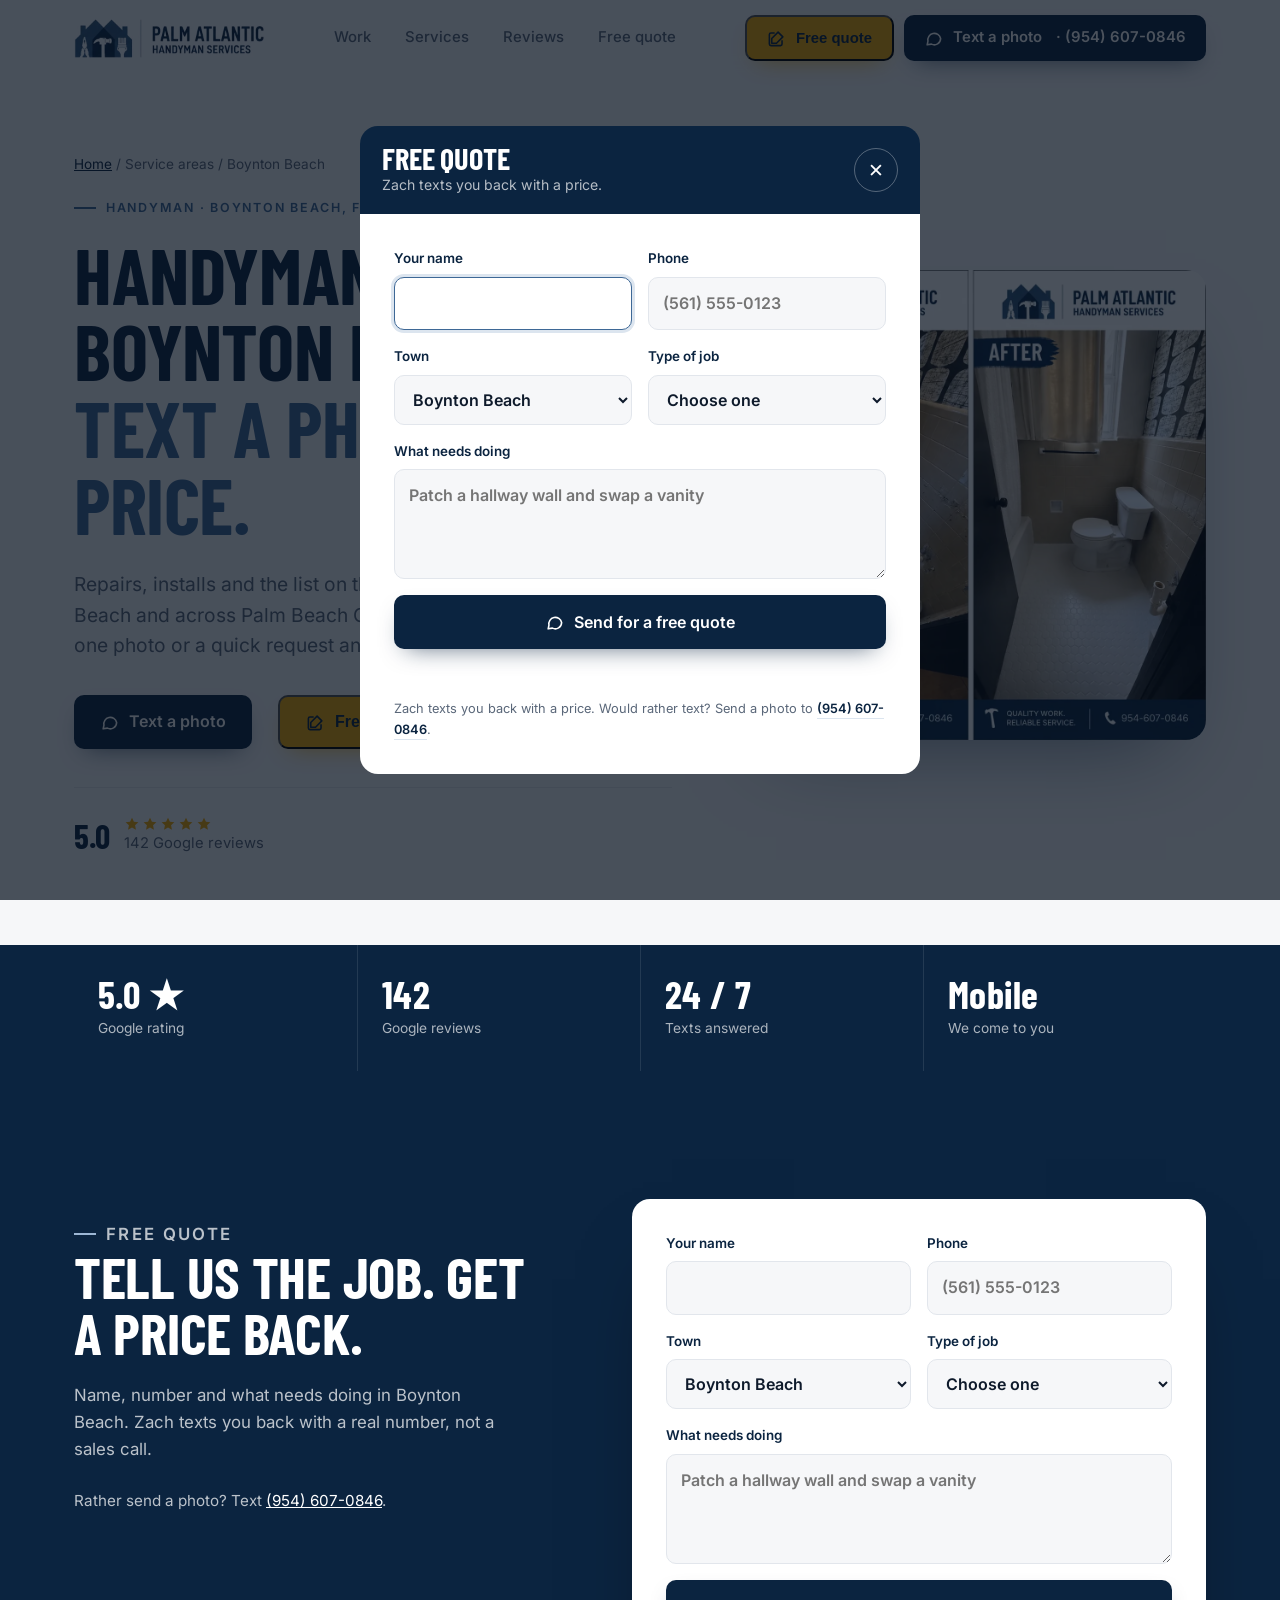
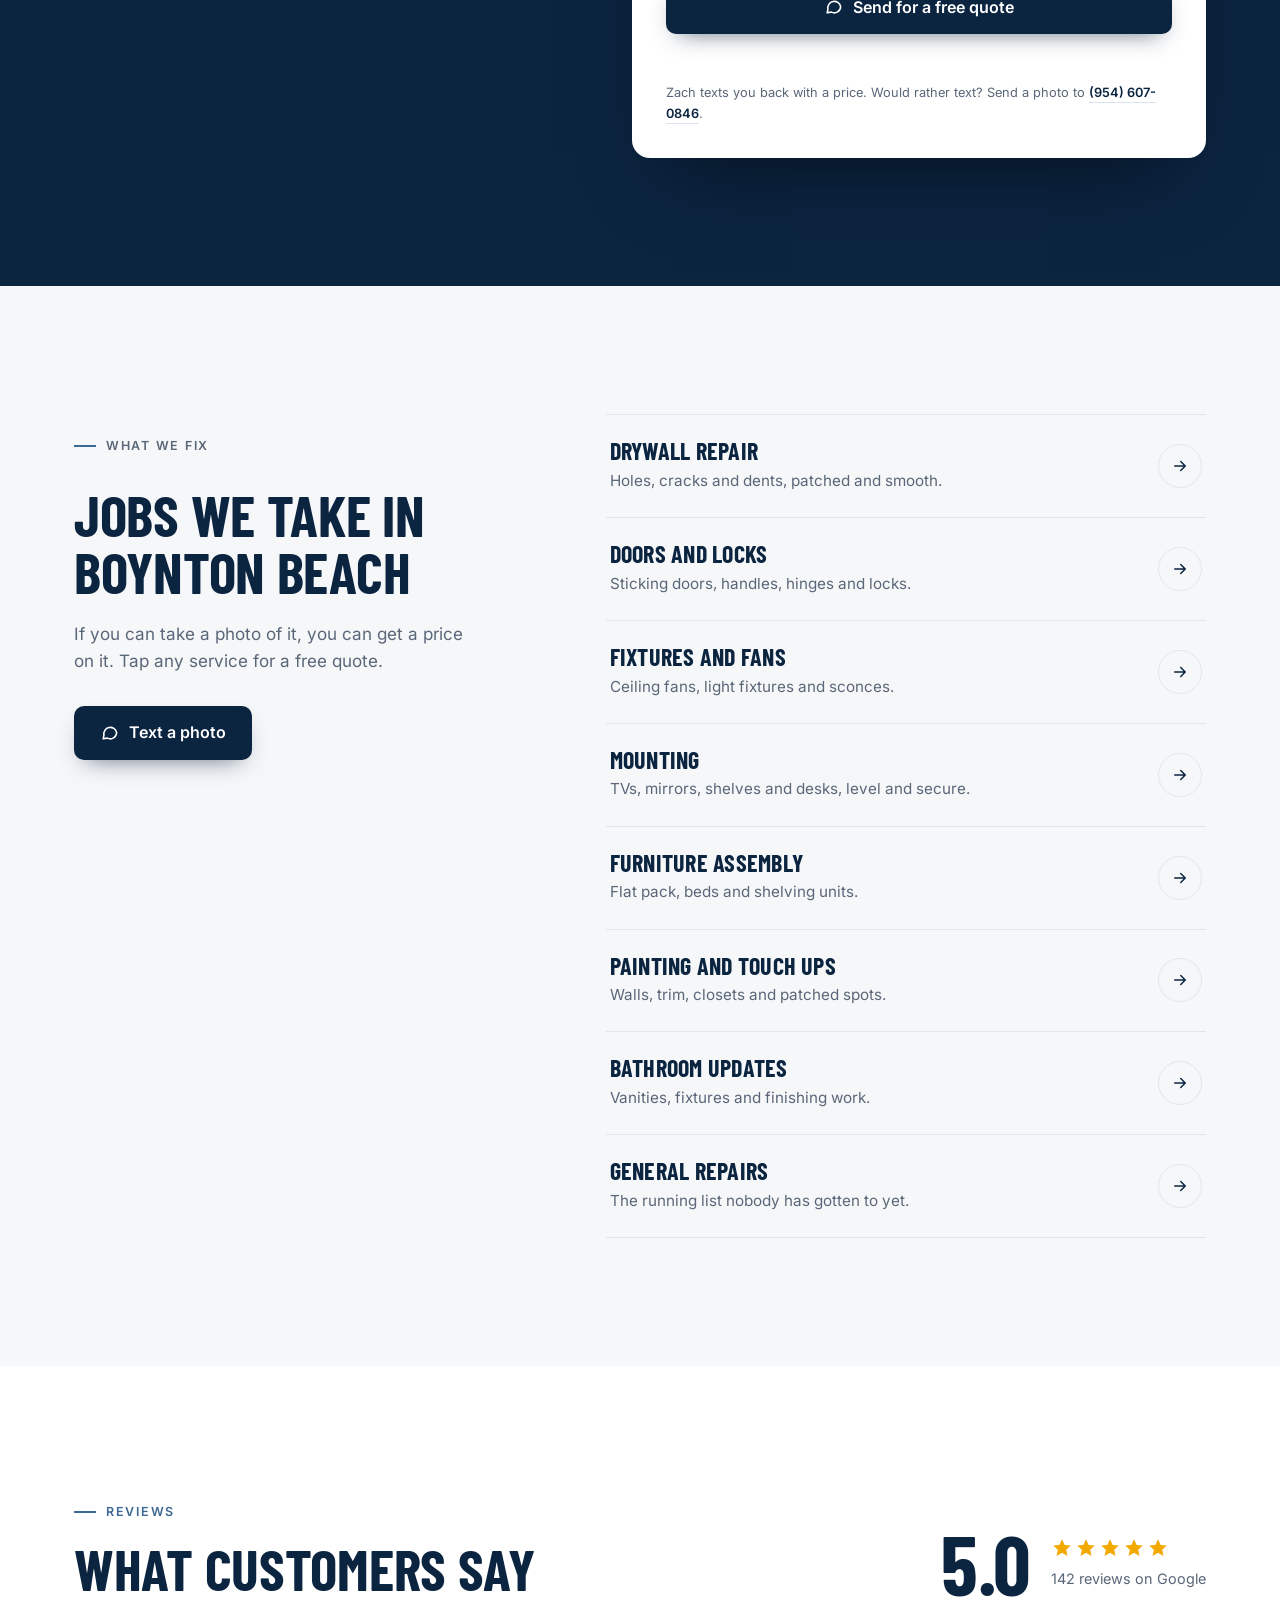
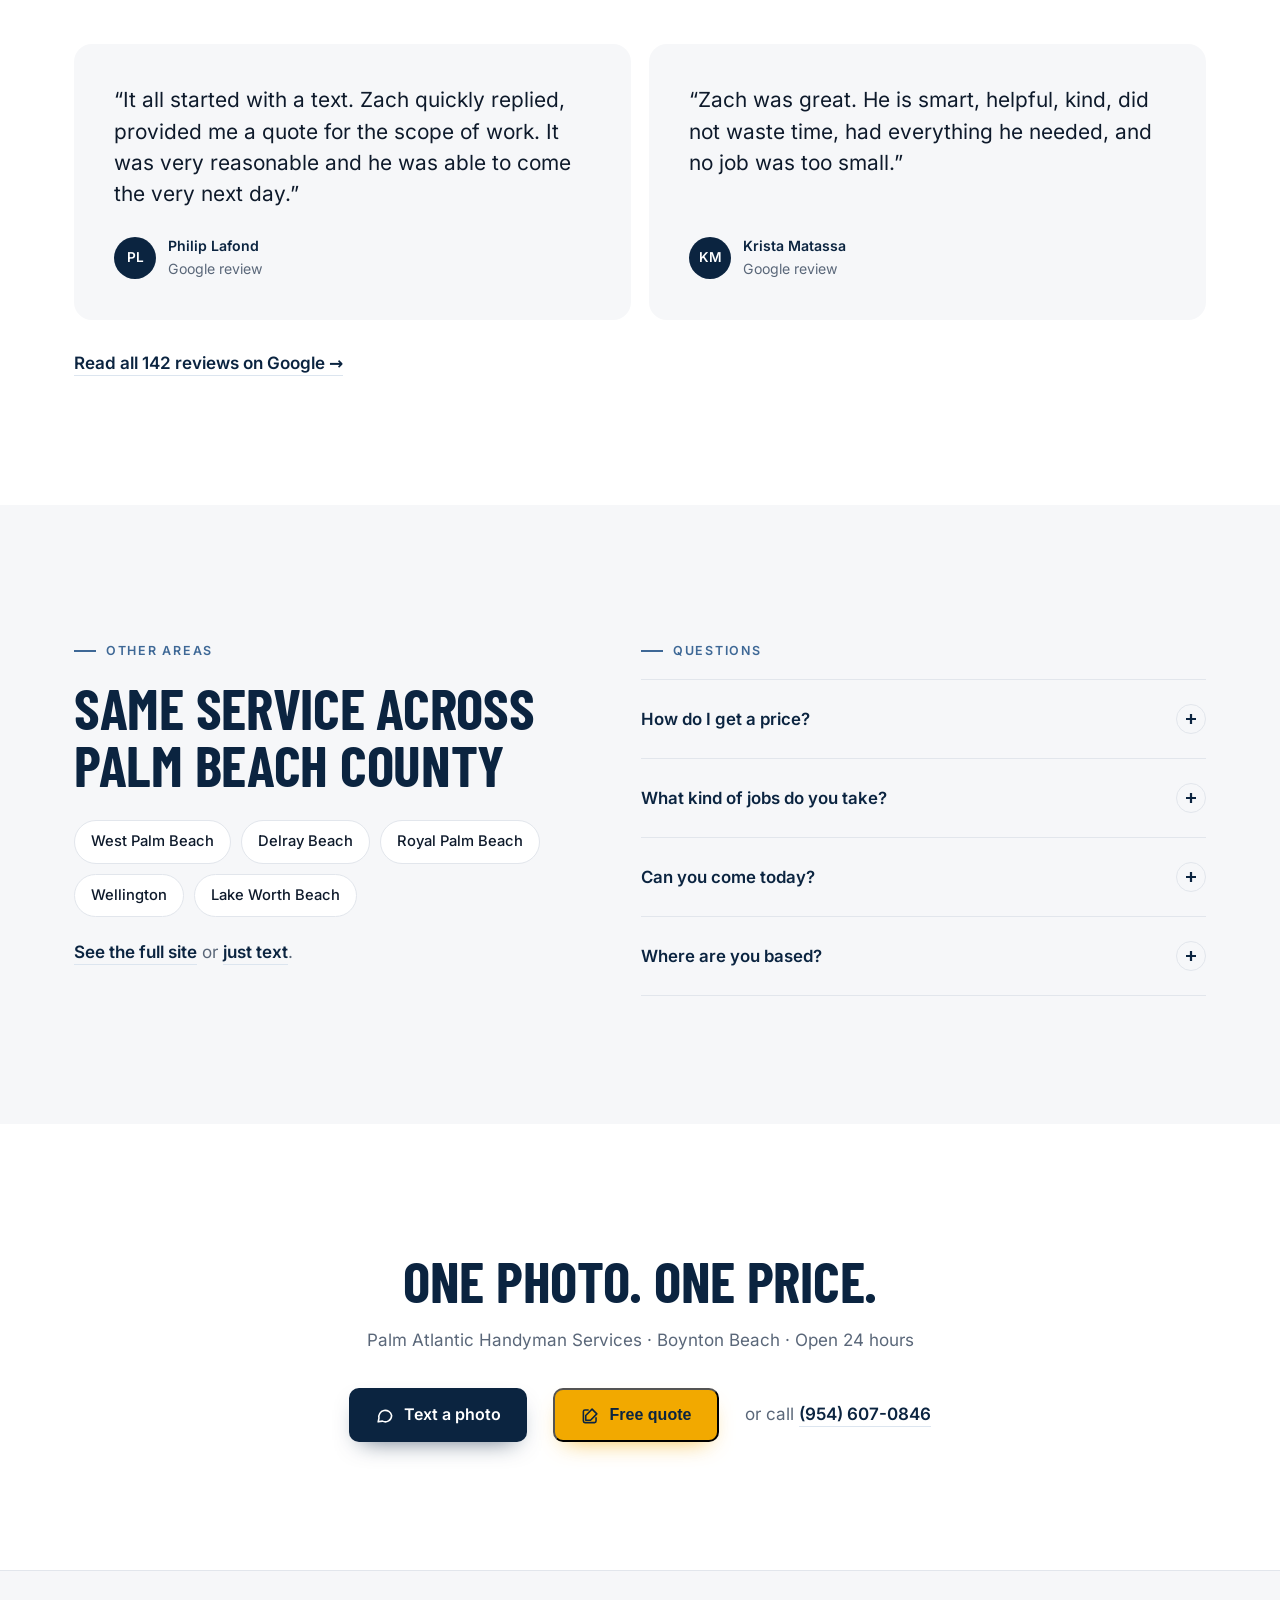
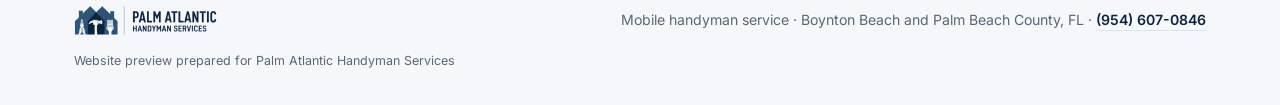
==== areas/boynton-beach/index.html @ 65b7be6b "Palm Atlantic Handyman Services demo (Palm Beach County) Co-Authored-By: Claude Opus 5.5 <noreply@an" ====
<!doctype html>
<html lang="en">
<head>
<meta charset="utf-8">
<meta name="viewport" content="width=device-width, initial-scale=1">
<title>Handyman in Boynton Beach, FL | Palm Atlantic Handyman Services</title>
<meta name="description" content="Handyman work in Boynton Beach. Text a photo to (954) 607-0846 or request a free quote. 5.0 stars from 142 Google reviews across Palm Beach County. Open 24 hours.">
<meta name="robots" content="noindex, nofollow">
<link rel="canonical" href="https://palm-atlantic-handyman-services-demo.github.io/areas/boynton-beach/">
<meta name="theme-color" content="#0B2440">
<link rel="icon" href="../../favicon.svg" type="image/svg+xml">
<link rel="preload" href="../../fonts/barlow-condensed-latin-700-normal.woff2" as="font" type="font/woff2" crossorigin>
<link rel="preload" href="../../fonts/inter-latin-400-normal.woff2" as="font" type="font/woff2" crossorigin>
<link rel="stylesheet" href="../../site.css">
<script type="application/ld+json">{"@context": "https://schema.org", "@type": "HomeAndConstructionBusiness", "name": "Palm Atlantic Handyman Services", "telephone": "+1-954-607-0846", "url": "https://palm-atlantic-handyman-services-demo.github.io/", "areaServed": [{"@type": "AdministrativeArea", "name": "Palm Beach County, Florida"}, {"@type": "City", "name": "West Palm Beach, FL"}, {"@type": "City", "name": "Boynton Beach, FL"}, {"@type": "City", "name": "Delray Beach, FL"}, {"@type": "City", "name": "Royal Palm Beach, FL"}, {"@type": "City", "name": "Wellington, FL"}, {"@type": "City", "name": "Lake Worth Beach, FL"}], "openingHoursSpecification": [{"@type": "OpeningHoursSpecification", "dayOfWeek": ["Monday", "Tuesday", "Wednesday", "Thursday", "Friday", "Saturday", "Sunday"], "opens": "00:00", "closes": "23:59"}], "aggregateRating": {"@type": "AggregateRating", "ratingValue": "5.0", "reviewCount": "142", "bestRating": "5"}}</script>
</head>
<body>
<svg width="0" height="0" style="position:absolute" aria-hidden="true">
  <symbol id="star" viewBox="0 0 24 24"><path d="M12 2.5l2.9 6.1 6.6.8-4.9 4.6 1.3 6.6L12 17.3l-5.9 3.3 1.3-6.6-4.9-4.6 6.6-.8z"/></symbol>
  <symbol id="msg" viewBox="0 0 24 24"><path fill="none" stroke="currentColor" stroke-width="2" stroke-linecap="round" stroke-linejoin="round" d="M21 12a8 8 0 0 1-11.6 7.1L4 20l1-4.6A8 8 0 1 1 21 12z"/></symbol>
  <symbol id="quote" viewBox="0 0 24 24"><path fill="none" stroke="currentColor" stroke-width="2" stroke-linecap="round" stroke-linejoin="round" d="M9 5H5a2 2 0 0 0-2 2v12a2 2 0 0 0 2 2h12a2 2 0 0 0 2-2v-4M14 4l6 6-8 8H6v-6z"/></symbol>
  <symbol id="arrow" viewBox="0 0 24 24"><path stroke-linecap="round" stroke-linejoin="round" d="M5 12h14M13 6l6 6-6 6"/></symbol>
</svg>
<header class="hdr" id="hdr">
  <div class="wrap hdr-in">
    <a class="logo" href="../../" aria-label="Palm Atlantic Handyman Services, home"><img src="../../img/logo.webp" alt="Palm Atlantic Handyman Services" width="192" height="40"></a>
    <nav class="nav" aria-label="Main"><a href="../../#work">Work</a><a href="../../#services">Services</a><a href="../../#reviews">Reviews</a><a href="#quote">Free quote</a></nav>
    <div class="hdr-ctas">
      <button class="btn btn-quote" type="button" data-quote><svg><use href="#quote"/></svg>Free quote</button>
      <a class="btn btn-primary" href="sms:+19546070846"><svg><use href="#msg"/></svg>Text a photo<span class="long">&nbsp;· (954) 607-0846</span></a>
    </div>
  </div>
</header>
<main id="top">
<section class="hero">
  <div class="wrap hero-grid">
    <div>
      <p class="crumb"><a href="../../">Home</a> / Service areas / Boynton Beach</p>
      <p class="kicker">Handyman · Boynton Beach, FL</p>
      <h1>Handyman in Boynton Beach.<br><span>Text a photo, get a price.</span></h1>
      <p class="lede">Repairs, installs and the list on the fridge, handled in Boynton Beach and across Palm Beach County. We come to you. Send one photo or a quick request and get a price back by text.</p>
      <div class="cta-row" id="heroCta">
        <a class="btn btn-primary" href="sms:+19546070846"><svg><use href="#msg"/></svg>Text a photo</a>
        <button class="btn btn-quote" type="button" data-quote><svg><use href="#quote"/></svg>Free quote</button>
        <span class="muted">or call <a class="link" href="tel:+19546070846">(954) 607-0846</a></span>
      </div>
      <div class="rating"><b>5.0</b><div><div class="stars" aria-label="5 out of 5 stars"><svg><use href="#star"/></svg><svg><use href="#star"/></svg><svg><use href="#star"/></svg><svg><use href="#star"/></svg><svg><use href="#star"/></svg></div>142 Google reviews</div></div>
    </div>
    <div class="hero-media rv">
      <div class="frame"><img src="../../img/hero-ba-shower.webp" alt="Before and after of a bathroom renovation by Palm Atlantic Handyman Services" width="1100" height="1100" fetchpriority="high"></div>
      <div class="tag"><i><svg viewBox="0 0 24 24"><circle cx="12" cy="12" r="9"/><path d="M12 7v5l3 2"/></svg></i><div><strong>Open 24 hours</strong>Text any time</div></div>
    </div>
  </div>
</section>
<div class="stats">
  <div class="wrap stats-in">
    <div class="stat"><b>5.0 ★</b><span>Google rating</span></div>
    <div class="stat"><b>142</b><span>Google reviews</span></div>
    <div class="stat"><b>24 / 7</b><span>Texts answered</span></div>
    <div class="stat"><b>Mobile</b><span>We come to you</span></div>
  </div>
</div>
<section class="quote-sec" id="quote">
  <div class="wrap quote-grid">
    <div class="intro rv">
      <p class="kicker">Free quote</p>
      <h2>Tell us the job. Get a price back.</h2>
      <p>Name, number and what needs doing in Boynton Beach. Zach texts you back with a real number, not a sales call.</p>
      <p class="alt">Rather send a photo? Text <a href="sms:+19546070846">(954) 607-0846</a>.</p>
    </div>
    <div class="rv"><form class="q" id="quoteform" data-site="s_c24e69eabbfb9b0d" data-biz="Palm Atlantic Handyman Services" novalidate>
  <div class="row">
    <label>Your name<input name="name" autocomplete="name" required></label>
    <label>Phone<input name="phone" type="tel" inputmode="tel" autocomplete="tel" placeholder="(561) 555-0123" required></label>
  </div>
  <div class="row">
    <label>Town<select name="city"><option value="">Choose your town</option><option>West Palm Beach</option><option selected>Boynton Beach</option><option>Delray Beach</option><option>Royal Palm Beach</option><option>Wellington</option><option>Lake Worth Beach</option><option>Other Palm Beach County</option></select></label>
    <label>Type of job<select name="service"><option value="">Choose one</option><option>Drywall repair</option><option>Doors and locks</option><option>Fixtures and fans</option><option>Mounting</option><option>Furniture assembly</option><option>Painting and touch ups</option><option>Bathroom updates</option><option>General repairs</option><option>Something else</option></select></label>
  </div>
  <label>What needs doing<textarea name="details" placeholder="Patch a hallway wall and swap a vanity"></textarea></label>
  <label class="hp" aria-hidden="true">Website<input name="website" tabindex="-1" autocomplete="off"></label>
  <button class="btn btn-primary" type="submit"><svg><use href="#msg"/></svg>Send for a free quote</button>
  <p class="form-ok" role="status" aria-live="polite"></p>
  <p class="fine">Zach texts you back with a price. Would rather text? Send a photo to <a class="link" href="sms:+19546070846">(954) 607-0846</a>.</p>
</form></div>
  </div>
</section>
<section id="services">
  <div class="wrap svc-grid">
    <div class="svc-side rv">
      <p class="kicker">What we fix</p>
      <h2>Jobs we take in Boynton Beach</h2>
      <p>If you can take a photo of it, you can get a price on it. Tap any service for a free quote.</p>
      <a class="btn btn-primary" href="sms:+19546070846"><svg><use href="#msg"/></svg>Text a photo</a>
    </div>
    <ul class="svc-list rv">
      <li><a href="#quote" data-quote data-service="Drywall repair"><h3>Drywall repair</h3><p>Holes, cracks and dents, patched and smooth.</p><span class="go"><svg><use href="#arrow"/></svg></span></a></li><li><a href="#quote" data-quote data-service="Doors and locks"><h3>Doors and locks</h3><p>Sticking doors, handles, hinges and locks.</p><span class="go"><svg><use href="#arrow"/></svg></span></a></li><li><a href="#quote" data-quote data-service="Fixtures and fans"><h3>Fixtures and fans</h3><p>Ceiling fans, light fixtures and sconces.</p><span class="go"><svg><use href="#arrow"/></svg></span></a></li><li><a href="#quote" data-quote data-service="Mounting"><h3>Mounting</h3><p>TVs, mirrors, shelves and desks, level and secure.</p><span class="go"><svg><use href="#arrow"/></svg></span></a></li><li><a href="#quote" data-quote data-service="Furniture assembly"><h3>Furniture assembly</h3><p>Flat pack, beds and shelving units.</p><span class="go"><svg><use href="#arrow"/></svg></span></a></li><li><a href="#quote" data-quote data-service="Painting and touch ups"><h3>Painting and touch ups</h3><p>Walls, trim, closets and patched spots.</p><span class="go"><svg><use href="#arrow"/></svg></span></a></li><li><a href="#quote" data-quote data-service="Bathroom updates"><h3>Bathroom updates</h3><p>Vanities, fixtures and finishing work.</p><span class="go"><svg><use href="#arrow"/></svg></span></a></li><li><a href="#quote" data-quote data-service="General repairs"><h3>General repairs</h3><p>The running list nobody has gotten to yet.</p><span class="go"><svg><use href="#arrow"/></svg></span></a></li>
    </ul>
  </div>
</section>
<section class="reviews" id="reviews">
  <div class="wrap">
    <div class="rev-top rv">
      <div><p class="kicker">Reviews</p><h2>What customers say</h2></div>
      <div class="score"><b>5.0</b><div><div class="stars" aria-label="5 out of 5 stars"><svg><use href="#star"/></svg><svg><use href="#star"/></svg><svg><use href="#star"/></svg><svg><use href="#star"/></svg><svg><use href="#star"/></svg></div><small>142 reviews on Google</small></div></div>
    </div>
    <div class="quotes"><blockquote class="quote rv"><p>“It all started with a text. Zach quickly replied, provided me a quote for the scope of work. It was very reasonable and he was able to come the very next day.”</p><footer><span class="av">PL</span><span><strong>Philip Lafond</strong>Google review</span></footer></blockquote><blockquote class="quote rv"><p>“Zach was great. He is smart, helpful, kind, did not waste time, had everything he needed, and no job was too small.”</p><footer><span class="av">KM</span><span><strong>Krista Matassa</strong>Google review</span></footer></blockquote></div>
    <p style="margin-top:30px"><a class="link" href="https://www.google.com/search?q=Palm+Atlantic+Handyman+Services+reviews" target="_blank" rel="noopener">Read all 142 reviews on Google →</a></p>
  </div>
</section>
<section id="faq">
  <div class="wrap af">
    <div class="rv">
      <p class="kicker">Other areas</p>
      <h2>Same service across Palm Beach County</h2>
      <ul class="towns"><li><a href="../../areas/west-palm-beach/">West Palm Beach</a></li><li><a href="../../areas/delray-beach/">Delray Beach</a></li><li><a href="../../areas/royal-palm-beach/">Royal Palm Beach</a></li><li><a href="../../areas/wellington/">Wellington</a></li><li><a href="../../areas/lake-worth-beach/">Lake Worth Beach</a></li></ul>
      <p class="muted"><a class="link" href="../../">See the full site</a> or <a class="link" href="sms:+19546070846">just text</a>.</p>
    </div>
    <div class="rv">
      <p class="kicker">Questions</p>
      <details><summary>How do I get a price?<span class="pm"><svg viewBox="0 0 12 12"><path d="M6 1v10M1 6h10"/></svg></span></summary><p>Text a photo of the job to (954) 607-0846, or use the free quote form. You get a price back by text before any work starts.</p></details><details><summary>What kind of jobs do you take?<span class="pm"><svg viewBox="0 0 12 12"><path d="M6 1v10M1 6h10"/></svg></span></summary><p>Repairs, installs, mounting, assembly and touch ups around the house. If you are unsure, send the photo and ask.</p></details><details><summary>Can you come today?<span class="pm"><svg viewBox="0 0 12 12"><path d="M6 1v10M1 6h10"/></svg></span></summary><p>Text and ask. The number is answered 24 hours, so you will get a straight answer quickly.</p></details><details><summary>Where are you based?<span class="pm"><svg viewBox="0 0 12 12"><path d="M6 1v10M1 6h10"/></svg></span></summary><p>We are a mobile service across Palm Beach County, so we come to you in Boynton Beach.</p></details>
    </div>
  </div>
</section>
<section class="final">
  <div class="wrap rv">
    <h2>One photo. One price.</h2>
    <p>Palm Atlantic Handyman Services · Boynton Beach · Open 24 hours</p>
    <div class="cta-row">
      <a class="btn btn-primary" href="sms:+19546070846"><svg><use href="#msg"/></svg>Text a photo</a>
      <button class="btn btn-quote" type="button" data-quote><svg><use href="#quote"/></svg>Free quote</button>
      <span class="muted">or call <a class="link" href="tel:+19546070846">(954) 607-0846</a></span>
    </div>
  </div>
</section>
</main>
<footer class="site">
  <div class="wrap foot">
    <img src="../../img/logo.webp" alt="Palm Atlantic Handyman Services" width="144" height="30" loading="lazy">
    <span>Mobile handyman service · Boynton Beach and Palm Beach County, FL · <a class="link" href="tel:+19546070846">(954) 607-0846</a></span>
    <span class="preview-note">Website preview prepared for Palm Atlantic Handyman Services</span>
  </div>
</footer>

<div class="mbar" id="mbar">
  <a class="btn btn-ghost" href="tel:+19546070846">Call</a>
  <a class="btn btn-ghost" href="sms:+19546070846">Text</a>
  <button class="btn btn-quote" type="button" data-quote>Free quote</button>
</div>

<dialog class="qm" id="quoteModal" aria-labelledby="qmTitle">
  <div class="qm-head"><div><h2 id="qmTitle">Free quote</h2><p>Zach texts you back with a price.</p></div><button class="qm-x" type="button" aria-label="Close" data-close>✕</button></div>
  <form class="q" id="quoteformModal" data-site="s_c24e69eabbfb9b0d" data-biz="Palm Atlantic Handyman Services" novalidate>
  <div class="row">
    <label>Your name<input name="name" autocomplete="name" required></label>
    <label>Phone<input name="phone" type="tel" inputmode="tel" autocomplete="tel" placeholder="(561) 555-0123" required></label>
  </div>
  <div class="row">
    <label>Town<select name="city"><option value="">Choose your town</option><option>West Palm Beach</option><option selected>Boynton Beach</option><option>Delray Beach</option><option>Royal Palm Beach</option><option>Wellington</option><option>Lake Worth Beach</option><option>Other Palm Beach County</option></select></label>
    <label>Type of job<select name="service"><option value="">Choose one</option><option>Drywall repair</option><option>Doors and locks</option><option>Fixtures and fans</option><option>Mounting</option><option>Furniture assembly</option><option>Painting and touch ups</option><option>Bathroom updates</option><option>General repairs</option><option>Something else</option></select></label>
  </div>
  <label>What needs doing<textarea name="details" placeholder="Patch a hallway wall and swap a vanity"></textarea></label>
  <label class="hp" aria-hidden="true">Website<input name="website" tabindex="-1" autocomplete="off"></label>
  <button class="btn btn-primary" type="submit"><svg><use href="#msg"/></svg>Send for a free quote</button>
  <p class="form-ok" role="status" aria-live="polite"></p>
  <p class="fine">Zach texts you back with a price. Would rather text? Send a photo to <a class="link" href="sms:+19546070846">(954) 607-0846</a>.</p>
</form>
</dialog>
<script src="../../site.js"></script>
</body>
</html>
---- site.css ----
@font-face{font-family:'Barlow Condensed';font-style:normal;font-weight:600;font-display:swap;src:url(fonts/barlow-condensed-latin-600-normal.woff2) format('woff2')}
@font-face{font-family:'Barlow Condensed';font-style:normal;font-weight:700;font-display:swap;src:url(fonts/barlow-condensed-latin-700-normal.woff2) format('woff2')}
@font-face{font-family:'Inter';font-style:normal;font-weight:400;font-display:swap;src:url(fonts/inter-latin-400-normal.woff2) format('woff2')}
@font-face{font-family:'Inter';font-style:normal;font-weight:500;font-display:swap;src:url(fonts/inter-latin-500-normal.woff2) format('woff2')}
@font-face{font-family:'Inter';font-style:normal;font-weight:600;font-display:swap;src:url(fonts/inter-latin-600-normal.woff2) format('woff2')}
:root{
  --navy:#0B2440; --navy-2:#13335A; --steel:#3E6896; --steel-l:#DCE5EF;
  --bg:#F6F7F9; --white:#FFFFFF; --ink:#0E1A2B; --muted:#5A6779; --line:#E2E6EC;
  --gold:#F2A900;
  --max:1180px; --r:14px;
  --display:'Barlow Condensed','Arial Narrow',sans-serif;
  --body:'Inter',system-ui,-apple-system,sans-serif;
}
*{box-sizing:border-box}
html{scroll-behavior:smooth;-webkit-text-size-adjust:100%}
body{margin:0;background:var(--bg);color:var(--ink);font-family:var(--body);font-size:17px;line-height:1.6;overflow-x:hidden}
img{display:block;max-width:100%;height:auto}
a{color:inherit}
h1,h2,h3{font-family:var(--display);font-weight:700;line-height:.98;letter-spacing:-.005em;margin:0;color:var(--navy);text-transform:uppercase}
h1{font-size:clamp(3rem,6.2vw,4.9rem)}
h2{font-size:clamp(2.2rem,4.6vw,3.6rem)}
h3{font-size:1.45rem;letter-spacing:.01em}
p{margin:0}
.wrap{max-width:var(--max);margin:0 auto;padding:0 24px}
.kicker{display:inline-flex;align-items:center;gap:10px;font-size:.78rem;font-weight:600;letter-spacing:.14em;text-transform:uppercase;color:var(--steel);margin-bottom:18px}
.kicker::before{content:"";width:22px;height:2px;background:var(--steel)}
section{padding:clamp(72px,10vw,128px) 0}
:focus-visible{outline:3px solid var(--steel);outline-offset:3px;border-radius:4px}

/* buttons */
.btn{display:inline-flex;align-items:center;justify-content:center;gap:10px;min-height:54px;padding:0 26px;border-radius:10px;font-weight:600;font-size:1rem;text-decoration:none;transition:background .2s,transform .2s,box-shadow .2s;white-space:nowrap}
.btn svg{width:19px;height:19px;flex:none}
.btn-primary{background:var(--navy);color:#fff;box-shadow:0 10px 24px -12px rgba(11,36,64,.7)}
.btn-primary:hover{background:var(--navy-2);transform:translateY(-1px)}
.btn-light{background:#fff;color:var(--navy)}
.btn-light:hover{background:var(--steel-l)}
.link{font-weight:600;color:var(--navy);text-decoration:none;border-bottom:1.5px solid var(--steel-l);padding-bottom:2px;transition:border-color .2s}
.link:hover{border-color:var(--navy)}

/* header */
.hdr{position:sticky;top:0;z-index:50;background:rgba(246,247,249,.88);backdrop-filter:saturate(1.4) blur(14px);-webkit-backdrop-filter:saturate(1.4) blur(14px);border-bottom:1px solid transparent;transition:border-color .2s}
.hdr.scrolled{border-color:var(--line)}
.hdr-in{display:flex;align-items:center;justify-content:space-between;height:76px;gap:24px}
.logo img{height:40px;width:auto}
.nav{display:none;gap:34px;font-size:.93rem;font-weight:500;color:var(--muted)}
.nav a{text-decoration:none;transition:color .2s}
.nav a:hover{color:var(--navy)}
.hdr .btn{min-height:46px;padding:0 20px;font-size:.93rem}
@media(min-width:960px){.nav{display:flex}}
@media(max-width:520px){.logo img{height:32px}.hdr .btn .long{display:none}}

/* hero */
.hero{padding:clamp(40px,6vw,80px) 0 clamp(56px,7vw,96px)}
.hero-grid{display:grid;gap:48px;align-items:center}
@media(min-width:960px){.hero-grid{grid-template-columns:1.12fr .88fr;gap:64px}}
.hero h1 span{color:var(--steel)}
.hero .lede{font-size:clamp(1.05rem,1.6vw,1.2rem);color:var(--muted);max-width:30em;margin:26px 0 34px}
.cta-row{display:flex;flex-wrap:wrap;align-items:center;gap:14px 26px}
.rating{display:flex;align-items:center;gap:14px;margin-top:38px;padding-top:28px;border-top:1px solid var(--line);font-size:.92rem;color:var(--muted)}
.rating b{font-family:var(--display);font-size:2.1rem;line-height:1;color:var(--navy)}
.stars{display:flex;gap:2px;color:var(--gold)}
.stars svg{width:16px;height:16px;fill:currentColor}
.hero-media{position:relative}
.hero-media .frame{border-radius:20px;overflow:hidden;box-shadow:0 40px 80px -40px rgba(11,36,64,.55);background:#fff}
.hero-media img{width:100%;aspect-ratio:1/1;object-fit:cover}
.tag{position:absolute;left:-18px;bottom:28px;background:#fff;border-radius:12px;padding:14px 18px;box-shadow:0 18px 40px -18px rgba(11,36,64,.45);display:flex;align-items:center;gap:12px;font-size:.86rem;color:var(--muted);line-height:1.3}
.tag strong{display:block;color:var(--navy);font-size:.95rem}
.tag i{width:38px;height:38px;border-radius:10px;background:var(--navy);display:grid;place-items:center;flex:none}
.tag i svg{width:18px;height:18px;fill:none;stroke:#fff;stroke-width:2}
@media(max-width:959px){.tag{left:12px;bottom:12px}}

/* stats */
.stats{background:var(--navy);color:#fff;padding:0}
.stats-in{display:grid;grid-template-columns:repeat(2,1fr)}
@media(min-width:860px){.stats-in{grid-template-columns:repeat(4,1fr)}}
.stat{padding:30px 24px;border-left:1px solid rgba(255,255,255,.1)}
.stat:first-child{border-left:0}
@media(max-width:859px){.stat:nth-child(3){border-left:0}.stat:nth-child(-n+2){border-bottom:1px solid rgba(255,255,255,.1)}}
.stat b{display:block;font-family:var(--display);font-size:2.4rem;line-height:1;letter-spacing:.01em}
.stat span{font-size:.86rem;color:rgba(255,255,255,.66)}

/* how */
.how-grid{display:grid;gap:56px;align-items:center}
@media(min-width:960px){.how-grid{grid-template-columns:1fr 1fr;gap:88px}}
.steps{list-style:none;margin:40px 0 0;padding:0;display:grid;gap:30px}
.steps li{display:grid;grid-template-columns:64px 1fr;gap:4px 18px}
.steps .n{font-family:var(--display);font-size:3rem;line-height:.9;color:var(--steel-l);-webkit-text-stroke:1.5px var(--steel);color:transparent}
.steps h3{font-size:1.4rem;margin-bottom:6px}
.steps p{color:var(--muted)}
.phone{width:min(360px,100%);margin:0 auto;background:#0d0d0f;border-radius:46px;padding:12px;box-shadow:0 50px 90px -45px rgba(11,36,64,.75)}
.screen{background:#fff;border-radius:36px;overflow:hidden;padding:0 14px 20px}
.island{width:96px;height:28px;background:#0d0d0f;border-radius:20px;margin:10px auto 6px}
.chat-top{text-align:center;padding:4px 0 12px;border-bottom:1px solid #eee;margin:0 -14px 12px}
.chat-top .av{width:42px;height:42px;border-radius:50%;margin:0 auto 4px;background:var(--navy);color:#fff;display:grid;place-items:center;font-family:var(--display);font-size:1.1rem}
.chat-top small{font-size:.72rem;color:#8a8a8e}
.msg{max-width:78%;padding:9px 13px;border-radius:19px;font-size:.88rem;line-height:1.4;margin:6px 0}
.msg.me{background:#0A84FF;color:#fff;margin-left:auto;border-bottom-right-radius:6px}
.msg.them{background:#E9E9EB;color:#111;border-bottom-left-radius:6px}
.msg.pic{padding:3px;background:none}
.msg.pic img{border-radius:16px;aspect-ratio:4/5;object-fit:cover;width:100%}
.msg.them.pic img{aspect-ratio:1/1}
.time{text-align:center;font-size:.68rem;color:#8a8a8e;margin:12px 0 4px}

/* work */
.work{background:#fff}
.sec-head{display:flex;flex-wrap:wrap;justify-content:space-between;align-items:flex-end;gap:20px;margin-bottom:44px}
.sec-head p{color:var(--muted);max-width:26em}
.grid{display:grid;gap:14px;grid-template-columns:repeat(2,1fr)}
@media(min-width:860px){.grid{grid-template-columns:repeat(3,1fr);gap:18px}.grid .feat{grid-column:span 2;grid-row:span 2}}
.grid .feat{grid-column:span 2}
@media(max-width:859px){.grid .cell:last-child{grid-column:span 2}.grid .cell:last-child img{aspect-ratio:16/10;object-position:50% 75%!important}}
.tile{position:relative;border:0;padding:0;background:var(--bg);border-radius:var(--r);overflow:hidden;cursor:zoom-in;display:block;width:100%}
.tile img{width:100%;height:100%;aspect-ratio:1/1;object-fit:cover;transition:transform .6s cubic-bezier(.2,.7,.2,1)}
.tile:hover img{transform:scale(1.04)}
.tile figcaption{position:absolute;left:0;right:0;bottom:0;padding:34px 16px 14px;background:linear-gradient(transparent,rgba(11,36,64,.82));color:#fff;font-size:.86rem;font-weight:500;text-align:left}
.tile .badge{position:absolute;top:14px;left:14px;background:#fff;color:var(--navy);font-size:.72rem;font-weight:600;letter-spacing:.1em;text-transform:uppercase;padding:6px 10px;border-radius:6px}

/* services */
.svc-grid{display:grid;gap:48px}
@media(min-width:960px){.svc-grid{grid-template-columns:.85fr 1.15fr;gap:88px}.svc-side{position:sticky;top:120px;align-self:start}}
.svc-side p{color:var(--muted);margin:22px 0 30px;max-width:24em}
.svc-list{list-style:none;margin:0;padding:0;border-top:1px solid var(--line)}
.svc-list a{display:grid;grid-template-columns:1fr auto;align-items:center;gap:6px 20px;padding:24px 4px;border-bottom:1px solid var(--line);text-decoration:none;transition:background .2s,padding .2s}
.svc-list a:hover{background:#fff;padding-left:16px;padding-right:16px}
.svc-list h3{font-size:1.5rem}
.svc-list p{grid-column:1;color:var(--muted);font-size:.95rem}
.svc-list .go{grid-row:1/span 2;grid-column:2;width:44px;height:44px;border-radius:50%;border:1px solid var(--line);display:grid;place-items:center;transition:background .2s,border-color .2s}
.svc-list .go svg{width:18px;height:18px;stroke:var(--navy);fill:none;stroke-width:2;transition:transform .2s}
.svc-list a:hover .go{background:var(--navy);border-color:var(--navy)}
.svc-list a:hover .go svg{stroke:#fff;transform:translateX(2px)}

/* reviews */
.reviews{background:#fff}
.rev-top{display:grid;gap:40px;margin-bottom:48px}
@media(min-width:960px){.rev-top{grid-template-columns:1fr auto;align-items:end}}
.score{display:flex;align-items:center;gap:20px}
.score b{font-family:var(--display);font-size:5.2rem;line-height:.8;color:var(--navy)}
.score .stars svg{width:22px;height:22px}
.score small{display:block;color:var(--muted);font-size:.9rem;margin-top:8px}
.quotes{display:grid;gap:18px}
@media(min-width:860px){.quotes{grid-template-columns:1fr 1fr}}
.quote{margin:0;background:var(--bg);border-radius:18px;padding:clamp(28px,3.4vw,40px);display:flex;flex-direction:column;gap:26px}
.quote p{font-size:clamp(1.1rem,1.7vw,1.3rem);line-height:1.5;color:var(--ink);flex:1}
.quote footer{display:flex;align-items:center;gap:12px;font-size:.88rem;color:var(--muted)}
.quote .av{width:42px;height:42px;border-radius:50%;background:var(--navy);color:#fff;display:grid;place-items:center;font-weight:600;font-size:.85rem}
.quote footer strong{display:block;color:var(--navy)}

/* night band */
.night{background:var(--navy);color:#fff;position:relative;overflow:hidden}
.night::after{content:"24/7";position:absolute;right:-2%;bottom:-8%;font-family:var(--display);font-weight:700;font-size:clamp(12rem,30vw,26rem);line-height:1;color:transparent;-webkit-text-stroke:1.5px rgba(255,255,255,.09);pointer-events:none}
.night .wrap{position:relative;z-index:1}
.night h2{color:#fff;max-width:11em}
.night p{color:rgba(255,255,255,.72);max-width:30em;margin:22px 0 34px;font-size:1.08rem}
.night .kicker{color:#9DB7D5}.night .kicker::before{background:#9DB7D5}

/* area + faq */
.af{display:grid;gap:64px}
@media(min-width:960px){.af{grid-template-columns:1fr 1.2fr;gap:96px}}
.towns{display:flex;flex-wrap:wrap;gap:10px;margin:28px 0 22px;padding:0;list-style:none}
.towns li{background:#fff;border:1px solid var(--line);border-radius:999px;padding:9px 16px;font-size:.92rem;font-weight:500}
.muted{color:var(--muted)}
details{border-bottom:1px solid var(--line)}
details:first-of-type{border-top:1px solid var(--line)}
summary{list-style:none;cursor:pointer;display:flex;justify-content:space-between;align-items:center;gap:20px;padding:24px 0;font-weight:600;font-size:1.05rem;color:var(--navy)}
summary::-webkit-details-marker{display:none}
summary .pm{width:30px;height:30px;border-radius:50%;border:1px solid var(--line);display:grid;place-items:center;flex:none;transition:transform .25s,background .2s}
summary .pm svg{width:12px;height:12px;stroke:var(--navy);stroke-width:2.2}
details[open] summary .pm{transform:rotate(45deg);background:var(--steel-l)}
details p{padding:0 40px 24px 0;color:var(--muted)}

/* final + footer */
.final{background:#fff;text-align:center}
.final h2{margin:0 auto 18px;max-width:12em}
.final p{color:var(--muted);margin-bottom:34px}
.final .cta-row{justify-content:center}
footer.site{border-top:1px solid var(--line);padding:34px 0 calc(34px + 84px)}
@media(min-width:768px){footer.site{padding-bottom:34px}}
.foot{display:flex;flex-wrap:wrap;gap:16px 30px;align-items:center;justify-content:space-between;font-size:.88rem;color:var(--muted)}
.foot img{height:30px;width:auto}

/* mobile bar */
.mbar{position:fixed;left:0;right:0;bottom:0;z-index:60;display:grid;grid-template-columns:1.4fr 1fr;gap:10px;padding:10px 14px calc(10px + env(safe-area-inset-bottom));background:rgba(255,255,255,.94);backdrop-filter:blur(12px);-webkit-backdrop-filter:blur(12px);border-top:1px solid var(--line);transform:translateY(110%);transition:transform .3s ease}
.mbar.show{transform:none}
.mbar .btn{min-height:50px;padding:0 12px}
.mbar .btn-ghost{background:var(--bg);color:var(--navy);border:1px solid var(--line)}
@media(min-width:768px){.mbar{display:none}}

/* lightbox */
.lb{position:fixed;inset:0;z-index:100;background:rgba(6,16,30,.94);display:none;align-items:center;justify-content:center;padding:24px}
.lb.on{display:flex}
.lb figure{margin:0;display:flex;flex-direction:column;align-items:center;gap:14px}
.lb img{max-width:min(92vw,1000px);max-height:80vh;border-radius:12px;object-fit:contain}
.lb figcaption{color:rgba(255,255,255,.8);font-size:.9rem}
.lb button{position:absolute;width:52px;height:52px;border-radius:50%;border:1px solid rgba(255,255,255,.25);background:rgba(255,255,255,.08);color:#fff;font-size:1.4rem;cursor:pointer;display:grid;place-items:center}
.lb button:hover{background:rgba(255,255,255,.18)}
.lb .x{top:18px;right:18px}.lb .pv{left:16px;top:50%;transform:translateY(-50%)}.lb .nx{right:16px;top:50%;transform:translateY(-50%)}

/* reveal */
.rv{opacity:0;transform:translateY(22px);transition:opacity .8s cubic-bezier(.2,.7,.2,1),transform .8s cubic-bezier(.2,.7,.2,1)}
.rv.in{opacity:1;transform:none}
@media(prefers-reduced-motion:reduce){.rv{opacity:1;transform:none;transition:none}*{scroll-behavior:auto!important}}

/* quote form (added) */
.btn-quote{background:var(--gold);color:var(--navy);box-shadow:0 10px 24px -12px rgba(242,169,0,.8)}
.btn-quote:hover{background:#FFBC1F;transform:translateY(-1px)}
.hdr-ctas{display:flex;gap:10px;align-items:center}
@media(max-width:520px){.hdr .btn-quote{display:none}}
.quote-sec{background:var(--navy);color:#fff}
.quote-sec h2{color:#fff}
.quote-sec .kicker{color:#9DB7D5}.quote-sec .kicker::before{background:#9DB7D5}
.quote-grid{display:grid;gap:44px;align-items:start}
@media(min-width:960px){.quote-grid{grid-template-columns:.9fr 1.1fr;gap:88px}}
.quote-sec .intro p{color:rgba(255,255,255,.72);margin:22px 0 0;max-width:26em;font-size:1.05rem}
.quote-sec .intro .alt{margin-top:26px;font-size:.95rem}
.quote-sec .intro .alt a{color:#fff}
form.q{background:#fff;color:var(--ink);border-radius:18px;padding:clamp(22px,3vw,34px);display:grid;gap:16px;box-shadow:0 40px 80px -40px rgba(0,0,0,.6)}
form.q .row{display:grid;gap:16px}
@media(min-width:600px){form.q .row{grid-template-columns:1fr 1fr}}
form.q label{display:grid;gap:7px;font-size:.84rem;font-weight:600;color:var(--navy)}
form.q input,form.q select,form.q textarea{font:inherit;font-size:16px;color:var(--ink);background:var(--bg);border:1px solid var(--line);border-radius:10px;padding:13px 14px;min-height:50px;width:100%}
form.q textarea{min-height:110px;resize:vertical}
form.q input:focus,form.q select:focus,form.q textarea:focus{outline:none;border-color:var(--steel);background:#fff;box-shadow:0 0 0 3px var(--steel-l)}
form.q .hp{position:absolute;left:-9999px;width:1px;height:1px;overflow:hidden}
form.q button[type=submit]{border:0;cursor:pointer;width:100%;font-family:inherit}
form.q .form-ok{font-size:.92rem;color:var(--muted);min-height:1.2em}
form.q .form-ok.err{color:#B3261E}
form.q .form-ok.good{color:#1B6B3A;font-weight:600}
form.q .fine{font-size:.8rem;color:var(--muted)}
dialog.qm{border:0;padding:0;background:transparent;width:min(560px,calc(100vw - 24px));max-height:calc(100dvh - 24px);overflow:auto}
dialog.qm::backdrop{background:rgba(6,16,30,.72)}
dialog.qm .qm-head{display:flex;justify-content:space-between;align-items:center;gap:16px;background:var(--navy);color:#fff;border-radius:18px 18px 0 0;padding:18px 22px}
dialog.qm .qm-head h2{color:#fff;font-size:1.9rem}
dialog.qm .qm-head p{color:rgba(255,255,255,.7);font-size:.88rem}
dialog.qm .qm-x{width:44px;height:44px;border-radius:50%;border:1px solid rgba(255,255,255,.3);background:transparent;color:#fff;font-size:1.2rem;cursor:pointer;flex:none}
dialog.qm form.q{border-radius:0 0 18px 18px;box-shadow:none}
.towns a{text-decoration:none;display:block}
.towns li:has(a):hover{border-color:var(--navy)}
.crumb{font-size:.85rem;color:var(--muted);margin-bottom:14px}
.crumb a{color:var(--navy)}
.mbar{grid-template-columns:1fr 1fr 1fr;gap:8px}
.mbar .btn{font-size:.92rem;gap:6px}
.preview-note{font-size:.78rem;color:var(--muted)}
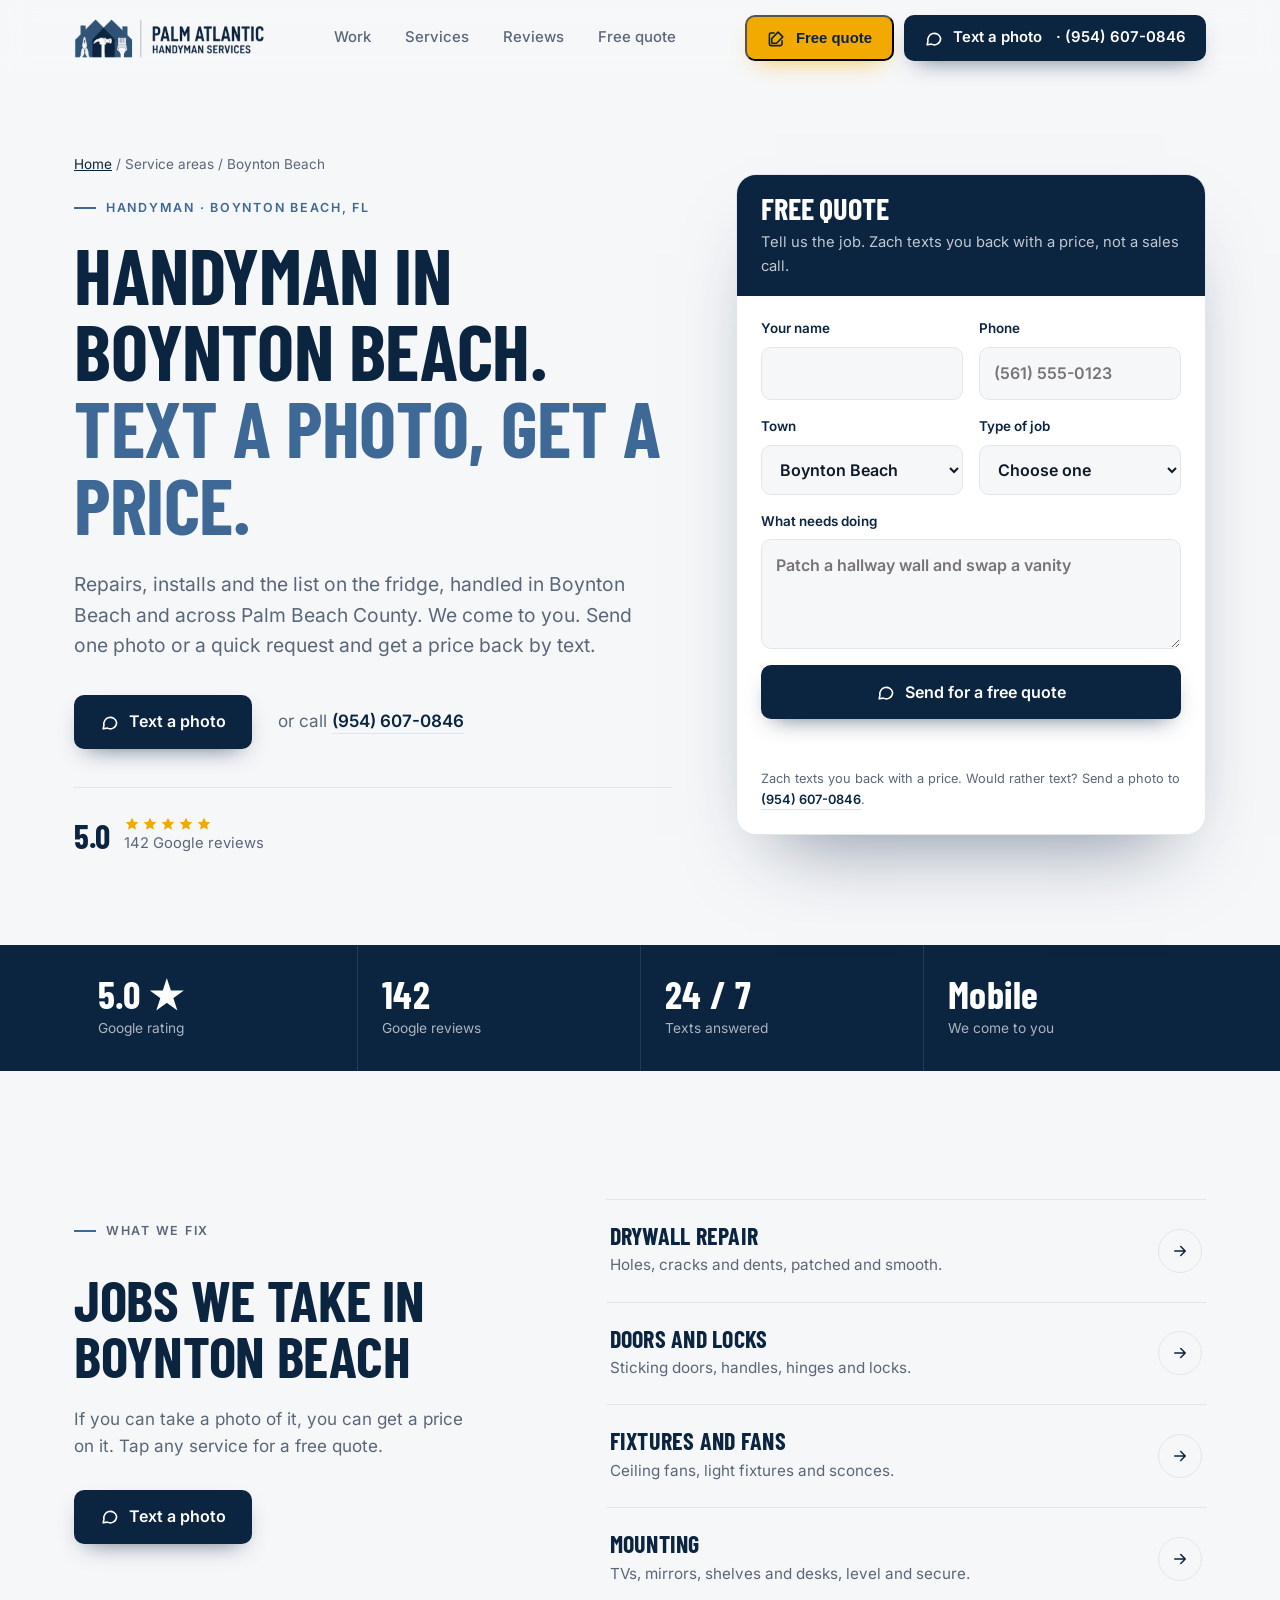
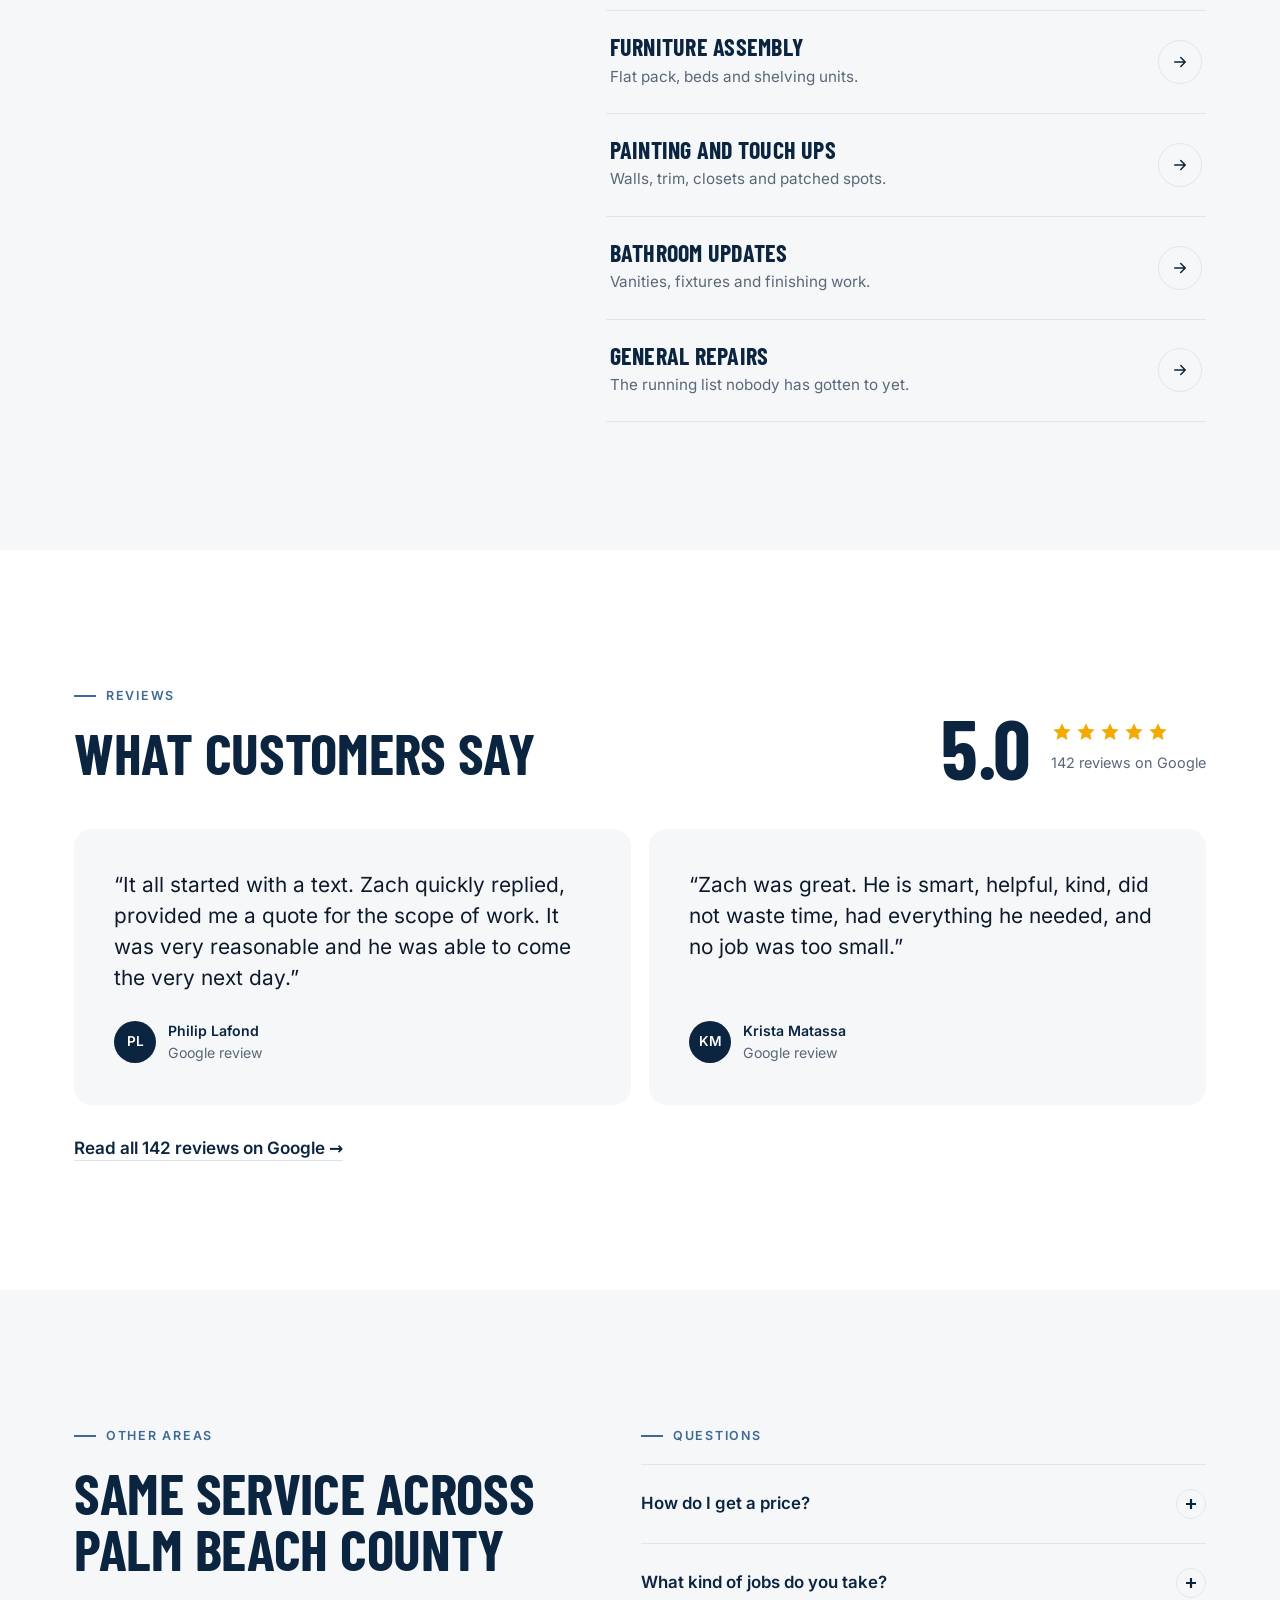
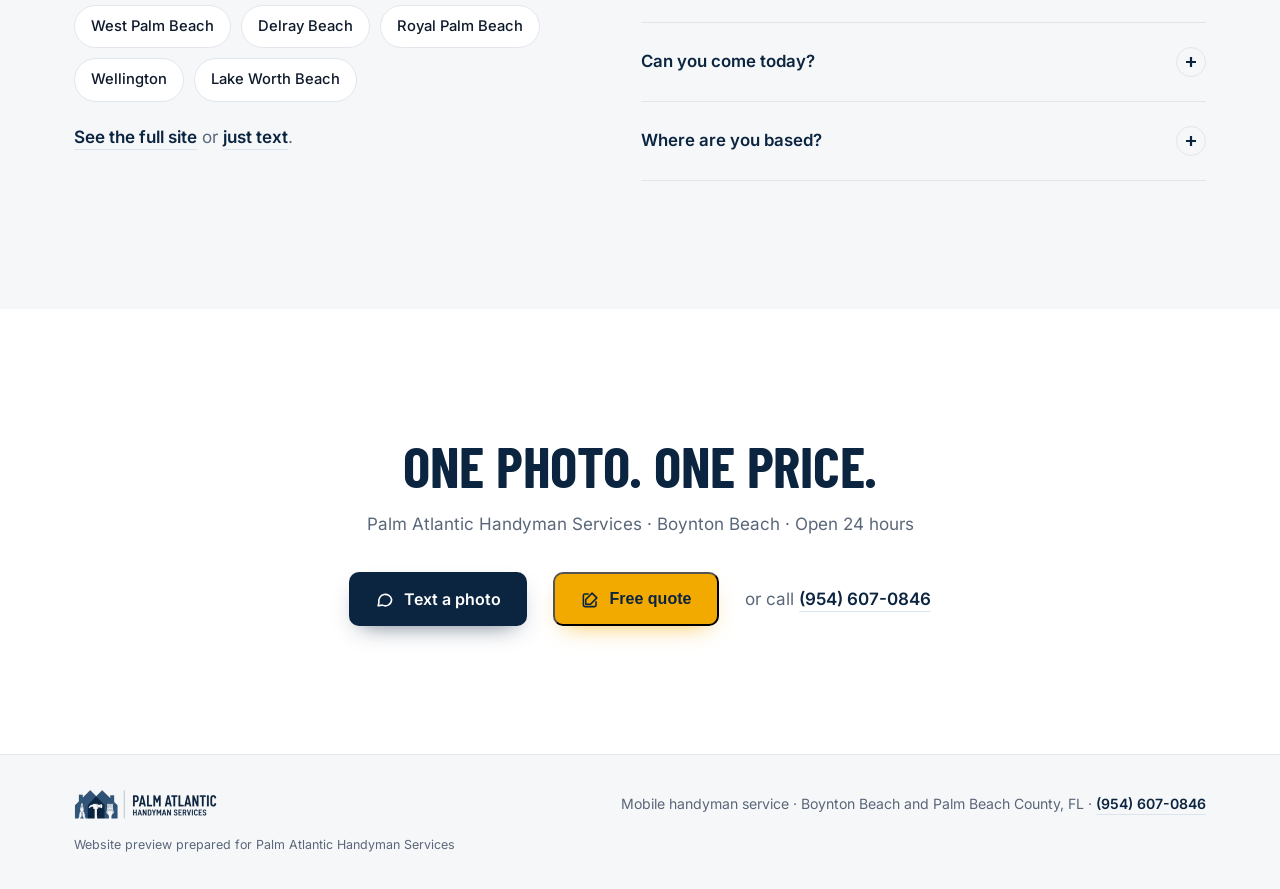
==== commit 9521dbc6: "Quote form on the front page (hero) instead of a pop-up Co-Authored-By: Claude Opus 5.5 <noreply@ant" ====
--- a/areas/boynton-beach/index.html
+++ b/areas/boynton-beach/index.html
@@ -41,34 +41,13 @@
       <p class="lede">Repairs, installs and the list on the fridge, handled in Boynton Beach and across Palm Beach County. We come to you. Send one photo or a quick request and get a price back by text.</p>
       <div class="cta-row" id="heroCta">
         <a class="btn btn-primary" href="sms:+19546070846"><svg><use href="#msg"/></svg>Text a photo</a>
-        <button class="btn btn-quote" type="button" data-quote><svg><use href="#quote"/></svg>Free quote</button>
         <span class="muted">or call <a class="link" href="tel:+19546070846">(954) 607-0846</a></span>
       </div>
       <div class="rating"><b>5.0</b><div><div class="stars" aria-label="5 out of 5 stars"><svg><use href="#star"/></svg><svg><use href="#star"/></svg><svg><use href="#star"/></svg><svg><use href="#star"/></svg><svg><use href="#star"/></svg></div>142 Google reviews</div></div>
     </div>
-    <div class="hero-media rv">
-      <div class="frame"><img src="../../img/hero-ba-shower.webp" alt="Before and after of a bathroom renovation by Palm Atlantic Handyman Services" width="1100" height="1100" fetchpriority="high"></div>
-      <div class="tag"><i><svg viewBox="0 0 24 24"><circle cx="12" cy="12" r="9"/><path d="M12 7v5l3 2"/></svg></i><div><strong>Open 24 hours</strong>Text any time</div></div>
-    </div>
-  </div>
-</section>
-<div class="stats">
-  <div class="wrap stats-in">
-    <div class="stat"><b>5.0 ★</b><span>Google rating</span></div>
-    <div class="stat"><b>142</b><span>Google reviews</span></div>
-    <div class="stat"><b>24 / 7</b><span>Texts answered</span></div>
-    <div class="stat"><b>Mobile</b><span>We come to you</span></div>
-  </div>
-</div>
-<section class="quote-sec" id="quote">
-  <div class="wrap quote-grid">
-    <div class="intro rv">
-      <p class="kicker">Free quote</p>
-      <h2>Tell us the job. Get a price back.</h2>
-      <p>Name, number and what needs doing in Boynton Beach. Zach texts you back with a real number, not a sales call.</p>
-      <p class="alt">Rather send a photo? Text <a href="sms:+19546070846">(954) 607-0846</a>.</p>
-    </div>
-    <div class="rv"><form class="q" id="quoteform" data-site="s_c24e69eabbfb9b0d" data-biz="Palm Atlantic Handyman Services" novalidate>
+    <div class="hero-form" id="quote">
+      <div class="hf-head"><h2>Free quote</h2><p>Tell us the job. Zach texts you back with a price, not a sales call.</p></div>
+      <form class="q" id="quoteform" data-site="s_c24e69eabbfb9b0d" data-biz="Palm Atlantic Handyman Services" novalidate>
   <div class="row">
     <label>Your name<input name="name" autocomplete="name" required></label>
     <label>Phone<input name="phone" type="tel" inputmode="tel" autocomplete="tel" placeholder="(561) 555-0123" required></label>
@@ -82,9 +61,18 @@
   <button class="btn btn-primary" type="submit"><svg><use href="#msg"/></svg>Send for a free quote</button>
   <p class="form-ok" role="status" aria-live="polite"></p>
   <p class="fine">Zach texts you back with a price. Would rather text? Send a photo to <a class="link" href="sms:+19546070846">(954) 607-0846</a>.</p>
-</form></div>
+</form>
+    </div>
   </div>
 </section>
+<div class="stats">
+  <div class="wrap stats-in">
+    <div class="stat"><b>5.0 ★</b><span>Google rating</span></div>
+    <div class="stat"><b>142</b><span>Google reviews</span></div>
+    <div class="stat"><b>24 / 7</b><span>Texts answered</span></div>
+    <div class="stat"><b>Mobile</b><span>We come to you</span></div>
+  </div>
+</div>
 <section id="services">
   <div class="wrap svc-grid">
     <div class="svc-side rv">
@@ -147,25 +135,6 @@
   <a class="btn btn-ghost" href="sms:+19546070846">Text</a>
   <button class="btn btn-quote" type="button" data-quote>Free quote</button>
 </div>
-
-<dialog class="qm" id="quoteModal" aria-labelledby="qmTitle">
-  <div class="qm-head"><div><h2 id="qmTitle">Free quote</h2><p>Zach texts you back with a price.</p></div><button class="qm-x" type="button" aria-label="Close" data-close>✕</button></div>
-  <form class="q" id="quoteformModal" data-site="s_c24e69eabbfb9b0d" data-biz="Palm Atlantic Handyman Services" novalidate>
-  <div class="row">
-    <label>Your name<input name="name" autocomplete="name" required></label>
-    <label>Phone<input name="phone" type="tel" inputmode="tel" autocomplete="tel" placeholder="(561) 555-0123" required></label>
-  </div>
-  <div class="row">
-    <label>Town<select name="city"><option value="">Choose your town</option><option>West Palm Beach</option><option selected>Boynton Beach</option><option>Delray Beach</option><option>Royal Palm Beach</option><option>Wellington</option><option>Lake Worth Beach</option><option>Other Palm Beach County</option></select></label>
-    <label>Type of job<select name="service"><option value="">Choose one</option><option>Drywall repair</option><option>Doors and locks</option><option>Fixtures and fans</option><option>Mounting</option><option>Furniture assembly</option><option>Painting and touch ups</option><option>Bathroom updates</option><option>General repairs</option><option>Something else</option></select></label>
-  </div>
-  <label>What needs doing<textarea name="details" placeholder="Patch a hallway wall and swap a vanity"></textarea></label>
-  <label class="hp" aria-hidden="true">Website<input name="website" tabindex="-1" autocomplete="off"></label>
-  <button class="btn btn-primary" type="submit"><svg><use href="#msg"/></svg>Send for a free quote</button>
-  <p class="form-ok" role="status" aria-live="polite"></p>
-  <p class="fine">Zach texts you back with a price. Would rather text? Send a photo to <a class="link" href="sms:+19546070846">(954) 607-0846</a>.</p>
-</form>
-</dialog>
 <script src="../../site.js"></script>
 </body>
 </html>
--- a/site.css
+++ b/site.css
@@ -227,13 +227,21 @@
 form.q .form-ok.err{color:#B3261E}
 form.q .form-ok.good{color:#1B6B3A;font-weight:600}
 form.q .fine{font-size:.8rem;color:var(--muted)}
-dialog.qm{border:0;padding:0;background:transparent;width:min(560px,calc(100vw - 24px));max-height:calc(100dvh - 24px);overflow:auto}
-dialog.qm::backdrop{background:rgba(6,16,30,.72)}
-dialog.qm .qm-head{display:flex;justify-content:space-between;align-items:center;gap:16px;background:var(--navy);color:#fff;border-radius:18px 18px 0 0;padding:18px 22px}
-dialog.qm .qm-head h2{color:#fff;font-size:1.9rem}
-dialog.qm .qm-head p{color:rgba(255,255,255,.7);font-size:.88rem}
-dialog.qm .qm-x{width:44px;height:44px;border-radius:50%;border:1px solid rgba(255,255,255,.3);background:transparent;color:#fff;font-size:1.2rem;cursor:pointer;flex:none}
-dialog.qm form.q{border-radius:0 0 18px 18px;box-shadow:none}
+/* quote form on the front page (hero), not a pop-up */
+.hero-form{background:#fff;border:1px solid var(--line);border-radius:20px;overflow:hidden;box-shadow:0 40px 80px -40px rgba(11,36,64,.55);scroll-margin-top:96px}
+.hero-form .hf-head{background:var(--navy);color:#fff;padding:18px 24px}
+.hero-form .hf-head h2{color:#fff;font-size:1.9rem;line-height:1.05}
+.hero-form .hf-head p{color:rgba(255,255,255,.75);font-size:.92rem;margin:6px 0 0}
+.hero-form form.q{border-radius:0;box-shadow:none;padding:22px 24px 24px}
+/* phones: the form comes right after the headline, before the intro and buttons */
+@media(max-width:959px){
+.hero-grid{gap:0}
+.hero-grid>div:first-child{display:contents}
+.hero .crumb{order:0}.hero .kicker{order:1}.hero h1{order:2}.hero-form{order:3;margin:22px 0 30px}
+.hero .lede{order:4}.hero .cta-row{order:5}.hero .rating{order:6}
+.hero-form .hf-head{padding:14px 18px}.hero-form .hf-head h2{font-size:1.6rem}
+.hero-form form.q{padding:18px}
+}
 .towns a{text-decoration:none;display:block}
 .towns li:has(a):hover{border-color:var(--navy)}
 .crumb{font-size:.85rem;color:var(--muted);margin-bottom:14px}
